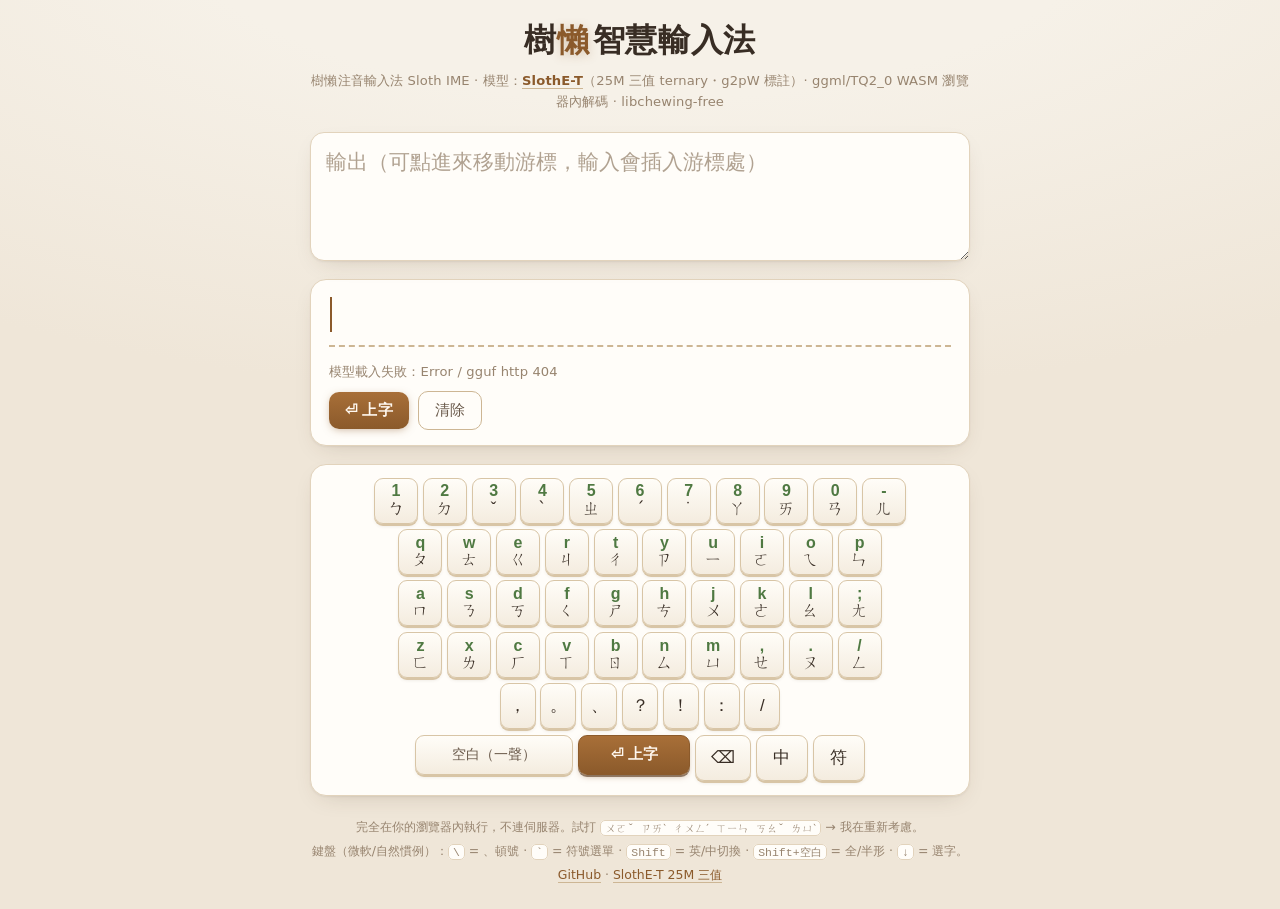
==== space-static/index.html @ ef43b063 "web: adaptive IME model — pointer/click=iOS(touch), keystroke=Linux(keyboard), by LAST input not dev" ====
<!doctype html>
<html lang="zh-Hant">
<head>
<meta charset="utf-8">
<meta name="viewport" content="width=device-width, initial-scale=1, viewport-fit=cover, maximum-scale=1">
<meta name="apple-mobile-web-app-capable" content="yes">
<meta name="apple-mobile-web-app-status-bar-style" content="default">
<title>樹懶智慧輸入法 Sloth IME — Web Zhuyin IME</title>
<!-- COOP/COEP via a service worker -> crossOriginIsolated -> SharedArrayBuffer -> multi-thread WASM (HF static Spaces send no such headers) -->
<script src="coi-serviceworker.js?v=1"></script>
<script>
  const th = new URLSearchParams(location.search).get('theme');
  if (th === 'dark' || th === 'light') document.documentElement.dataset.theme = th;
</script>
<style>
  :root{
    color-scheme:light dark;
    --bg:#f6f1e8; --bg2:#efe6d8; --panel:#fffdf9; --ink:#382d24; --ink2:#6b5b4c;
    --brown:#8b5a2b; --brown2:#a86f38; --border:#e2d3bc; --border2:#cdb694;
    --leaf:#4f7942; --leaf2:#6f9a5f;
    --muted:#97846f; --hi:#fff8f0; --shadow:0 1px 2px rgba(75,52,28,.06),0 8px 24px -12px rgba(75,52,28,.25);
    --key-top:#fffdf8; --key-bot:#f4ecdf; --key-edge:#d8c5a6;
  }
  @media (prefers-color-scheme:dark){:root{
    --bg:#18211b; --bg2:#131a15; --panel:#212c24; --ink:#e8e6d9; --ink2:#c2c3ae;
    --brown:#c08347; --brown2:#d29656; --border:#3a4a3c; --border2:#4a5d43;
    --leaf:#7fae6f; --leaf2:#9cc48c;
    --muted:#9aa78f; --hi:#fff8f0; --shadow:0 1px 2px rgba(0,0,0,.3),0 10px 28px -12px rgba(0,0,0,.55);
    --key-top:#28342b; --key-bot:#1f2a22; --key-edge:#131a15;
  }}
  /* ?theme=dark|light overrides the OS preference (testing/screens) */
  :root[data-theme="dark"]{
    --bg:#18211b; --bg2:#131a15; --panel:#212c24; --ink:#e8e6d9; --ink2:#c2c3ae;
    --brown:#c08347; --brown2:#d29656; --border:#3a4a3c; --border2:#4a5d43;
    --leaf:#7fae6f; --leaf2:#9cc48c;
    --muted:#9aa78f; --hi:#fff8f0; --shadow:0 1px 2px rgba(0,0,0,.3),0 10px 28px -12px rgba(0,0,0,.55);
    --key-top:#28342b; --key-bot:#1f2a22; --key-edge:#131a15;
  }
  :root[data-theme="light"]{
    --bg:#f6f1e8; --bg2:#efe6d8; --panel:#fffdf9; --ink:#382d24; --ink2:#6b5b4c;
    --brown:#8b5a2b; --brown2:#a86f38; --border:#e2d3bc; --border2:#cdb694;
    --leaf:#4f7942; --leaf2:#6f9a5f;
    --muted:#97846f; --hi:#fff8f0; --shadow:0 1px 2px rgba(75,52,28,.06),0 8px 24px -12px rgba(75,52,28,.25);
    --key-top:#fffdf8; --key-bot:#f4ecdf; --key-edge:#d8c5a6;
  }
  *{box-sizing:border-box}
  input[type=checkbox]{accent-color:var(--leaf)}
  button:focus-visible,.key:focus-visible,.cand:focus-visible{outline:2px solid var(--leaf);outline-offset:1px}
  .pg-assoc{color:var(--leaf)!important}
  html{-webkit-text-size-adjust:100%}
  button,.key,.pchar,.cand,.seg{-webkit-tap-highlight-color:transparent;-webkit-touch-callout:none;touch-action:manipulation}
  body{margin:0;color:var(--ink);font-family:"Noto Sans TC",system-ui,sans-serif;
    background:radial-gradient(1200px 500px at 50% -100px,var(--bg) 40%,var(--bg2) 100%) fixed var(--bg2);
    display:flex;justify-content:center;overflow-x:hidden;
    padding:calc(1.2rem + env(safe-area-inset-top)) calc(.8rem + env(safe-area-inset-right))
            calc(1.4rem + env(safe-area-inset-bottom)) calc(.8rem + env(safe-area-inset-left))}
  main{width:100%;max-width:660px}
  header{text-align:center;margin-bottom:1.2rem}
  h1{margin:0;font-size:2rem;letter-spacing:.02em;font-weight:800}
  .sloth{color:var(--brown);font-weight:900;font-family:"Noto Serif TC",serif;margin-right:.22rem;
    text-shadow:0 2px 10px rgba(139,90,43,.25)}
  .tag{color:var(--muted);font-size:.82rem;margin:.45rem 0 0;letter-spacing:.01em;line-height:1.6}
  .tag a{color:var(--brown);text-decoration:none;border-bottom:1px solid var(--border2)}
  .tag a:hover{color:var(--brown2)}
  .out{width:100%;min-height:3.4rem;border:1px solid var(--border);border-radius:14px;
    background:var(--panel);color:var(--ink);padding:.75rem .95rem;font-size:1.3rem;line-height:1.65;
    margin-bottom:.9rem;white-space:pre-wrap;word-break:break-all;resize:vertical;font-family:inherit;
    box-shadow:var(--shadow);transition:border-color .15s}
  .out:focus{outline:none;border-color:var(--brown)}
  .out::placeholder{color:var(--muted);opacity:.75}
  .ime{background:var(--panel);border:1px solid var(--border);border-radius:16px;
    padding:1.05rem 1.1rem .95rem;margin-bottom:1.1rem;box-shadow:var(--shadow)}
  .pre{min-height:2.3rem;font-size:1.65rem;color:var(--ink);border-bottom:2px dashed var(--border2);
    padding-bottom:.45rem;margin-bottom:.6rem;word-break:break-all;line-height:1.55;letter-spacing:.015em}
  .pre.empty{color:var(--muted)}
  .pchar{cursor:pointer;border-radius:7px;padding:0 .07em;border-bottom:3px solid var(--border2);
    transition:background .12s}
  .pchar:hover{background:var(--bg)}
  .pchar.fixsel{background:var(--brown);color:var(--hi);border-bottom-color:var(--brown)}
  .pchar.en{color:var(--brown);cursor:default;border-bottom-style:dotted}
  .ptail{color:var(--brown);letter-spacing:.12em;border-bottom:3px solid var(--brown)}
  .caret{display:inline-block;width:2px;height:1.35em;background:var(--brown);vertical-align:text-bottom;
    animation:blink 1s step-end infinite;margin:0 1px}
  @keyframes blink{50%{opacity:0}}
  .cands{display:flex;flex-wrap:wrap;gap:.35rem}.cands:not(:empty){margin-bottom:.55rem}
  .cand{font-size:1.12rem;padding:.2rem .6rem;border-radius:10px;border:1px solid var(--border);
    background:var(--bg);color:var(--ink);cursor:pointer;transition:transform .1s,box-shadow .1s,border-color .1s}
  .cand:hover{border-color:var(--border2);transform:translateY(-1px);box-shadow:0 3px 10px -4px rgba(75,52,28,.35)}
  .cand.sel{background:var(--brown);color:var(--hi);border-color:var(--brown)}
  .cand .n{font-size:.68rem;color:var(--muted);margin-right:.28rem}
  .cand.sel .n{color:var(--hi);opacity:.8}
  .cand.nav{font-weight:700}
  .cand.ph{background:linear-gradient(180deg,var(--brown2),var(--brown));color:var(--hi);
    border-color:var(--brown);font-size:1.05rem}
  .cand.ph.hlp{outline:3px solid var(--ink);outline-offset:1px;transform:translateY(-1px)}
  .pg{color:var(--muted);font-size:.8rem;align-self:center;margin-left:.3rem}
  .touchdev .cands{min-height:2.55rem;flex-wrap:nowrap;overflow-x:auto;
    scrollbar-width:none;align-items:center}
  .touchdev .cands::-webkit-scrollbar{display:none}
  .touchdev .cands .cand{flex-shrink:0;white-space:nowrap}
  .hint{color:var(--muted);font-size:.82rem;margin:.35rem 0 .65rem;min-height:1.1rem;letter-spacing:.01em}
  .ctrls{display:flex;gap:.55rem;align-items:center;flex-wrap:wrap}
  .ctrls button{background:linear-gradient(180deg,var(--brown2),var(--brown));color:var(--hi);
    border:none;border-radius:10px;padding:.5rem 1rem;font-size:.95rem;cursor:pointer;font-weight:600;
    letter-spacing:.02em;box-shadow:0 2px 8px -2px rgba(139,90,43,.5);transition:transform .1s,box-shadow .1s}
  .ctrls button:hover{transform:translateY(-1px);box-shadow:0 4px 12px -2px rgba(139,90,43,.55)}
  .ctrls button:active{transform:translateY(0)}
  .ctrls button:disabled{opacity:.5;cursor:default;transform:none;box-shadow:none}
  .ctrls button.ghost{background:transparent;color:var(--ink2);border:1px solid var(--border2);
    box-shadow:none;font-weight:500}
  .ctrls button.ghost:hover{border-color:var(--brown);color:var(--brown)}
  .kb{display:flex;flex-direction:column;gap:.34rem;align-items:center;
    background:var(--panel);border:1px solid var(--border);border-radius:16px;
    padding:.8rem .6rem .9rem;box-shadow:var(--shadow)}
  .krow{display:flex;gap:.3rem}
  .key{position:relative;width:44px;height:46px;border-radius:9px;border:1px solid var(--key-edge);
    background:linear-gradient(180deg,var(--key-top),var(--key-bot));color:var(--ink);cursor:pointer;
    display:flex;flex-direction:column;align-items:center;justify-content:center;padding:0;
    box-shadow:0 2px 0 var(--key-edge),0 3px 4px -2px rgba(75,52,28,.2);
    transition:transform .06s,box-shadow .06s,background .12s}
  .key:hover{border-color:var(--brown);color:var(--brown)}
  .key:hover .k{color:var(--brown)}
  .key:active,.key.pressed{background:linear-gradient(180deg,var(--brown2),var(--brown));color:var(--hi);
    border-color:var(--brown);transform:translateY(2px);box-shadow:0 0 0 var(--key-edge)}
  .key.pressed .k,.key:active .k{color:var(--hi)}
  .key .k{font-size:1rem;font-weight:700;color:var(--leaf);line-height:1.02;transition:color .12s}
  .key .s{font-size:1.05rem;line-height:1.1}
  .key.wide{width:158px;height:40px;font-size:.9rem;color:var(--ink2)}
  .key.wide2{width:112px;height:40px;font-size:.92rem;font-weight:700;
    background:linear-gradient(180deg,var(--brown2),var(--brown));color:var(--hi);border-color:var(--brown);
    box-shadow:0 2px 0 rgba(75,42,15,.55),0 3px 6px -2px rgba(139,90,43,.5)}
  footer{margin-top:1.2rem;color:var(--muted);font-size:.78rem;text-align:center;line-height:1.9}
  footer a{color:var(--brown);text-decoration:none;border-bottom:1px solid var(--border2)}
  footer a:hover{color:var(--brown2)}
  footer code{background:var(--panel);border:1px solid var(--border);border-radius:5px;
    padding:.05em .35em;font-size:.92em}
  /* iOS-style keyboard (phones / ?kb=ios): the iPhone 注音 keyboard's tidy
     Dàqiān grid, kept BILINGUAL — BOTH the alphanumeric (green, top) and the
     bopomofo (below) legible. Flatter, calmer keys than the desktop set, more
     rounding, and a candidate bar sitting directly on top of the keys. */
  .ioskb .key .k{font-size:1rem;font-weight:700;color:var(--leaf);line-height:1;margin-bottom:1px}
  .ioskb .key .s{font-size:1.16rem;line-height:1}
  .ioskb .key{height:50px}   /* a touch taller so both labels breathe */
  /* flatten: drop the desktop 3D bottom-edge, softer fill, larger radius */
  .ioskb .key{border-radius:11px;box-shadow:0 1px 1.5px rgba(0,0,0,.16);
    background:var(--key-top);border-color:transparent}
  .ioskb .key:active,.ioskb .key.pressed{transform:translateY(1px)}
  /* ⌫ blends with the letter keys like native (no loud tan cap) */
  .ioskb .key.fn{background:var(--key-top);font-weight:400;color:var(--ink2)}
  /* candidate bar atop the keyboard — one native-style horizontal scrolling
     row, phrases first then chars; collapses to nothing until you type. */
  .ioskb .candbar{width:100%;display:flex;flex-direction:row;align-items:center;gap:.3rem;
    overflow-x:auto;scrollbar-width:none;flex-wrap:nowrap;
    padding:.15rem .1rem .5rem;margin-bottom:.25rem;border-bottom:1px solid var(--border)}
  .ioskb .candbar::-webkit-scrollbar{display:none}
  .ioskb .candbar .cands{display:contents}        /* let phrases+chars share one row */
  .ioskb .candbar .cand{flex:0 0 auto;white-space:nowrap;font-size:1.18rem;padding:.28rem .7rem}
  .ioskb .candbar .cand.ph{font-size:1.18rem}      /* phrase pill same height as chars */
  .ioskb .candbar .pg{flex:0 0 auto}
  .ioskb .candbar:not(:has(.cand)){display:none}
  /* iOS model: field shows space-separated bopomofo; headline sentence
     candidate is the prominent boxed pill that leads the bar. */
  .iosmode .pre .bopo{margin-right:.34em;letter-spacing:.01em}
  .ioskb .candbar .cand.ph{font-weight:600}
  .ioskb .candbar .cand.ph.hlp{outline:2px solid var(--hi);outline-offset:1px}
  /* iPhone compact foot: fluid punctuation row + one function row (中 ← → 空白
     符 ⏎上字), so nothing wraps and the desktop rows never stack on top of the
     right-hand ⌫/、/？/⏎ column. Mirrors the native keyboard's clean bottom. */
  .ioskb .pkrow,.ioskb .fnrow{width:100%;gap:5px;flex-wrap:nowrap}
  .ioskb .pkrow .pk{flex:1 1 0;width:auto;height:40px}
  .ioskb .fnrow{align-items:stretch}
  .ioskb .fnrow .key{width:auto;height:46px}
  .ioskb .fnrow .fk{flex:0 0 auto;min-width:44px;padding:0 .35rem}
  .ioskb .fnrow .sp{flex:1 1 auto;color:var(--ink2);font-size:.9rem;position:relative}
  .ioskb .fnrow .sp .spw{position:absolute;right:.5rem;bottom:.28rem;font-size:.62rem;
    color:var(--muted);opacity:.7;font-weight:400}
  .ioskb .fnrow .fk .s,.ioskb .fnrow .sp .s,.ioskb .fnrow .ent .s{font-size:1rem}
  .ioskb .fnrow .fk.on{background:linear-gradient(180deg,var(--brown2),var(--brown));color:var(--hi);border-color:var(--brown)}
  .ioskb .fnrow .ent{flex:0 0 auto;min-width:82px;font-weight:700;
    background:linear-gradient(180deg,var(--brown2),var(--brown));color:var(--hi);border-color:var(--brown);
    box-shadow:0 2px 0 rgba(75,42,15,.55),0 3px 6px -2px rgba(139,90,43,.5)}
  .ioskb .fnrow .ent .s{font-weight:700}
  /* iPhone / narrow: fluid keys that always fit 11-per-row at any width,
     with iOS-friendly touch height. Rows with fewer keys stay centered. */
  @media (max-width:520px){
    .kb{width:100%;padding:.55rem .35rem .7rem}
    .krow{width:100%;justify-content:center;gap:3px;flex-wrap:wrap}
    .key{width:calc((100% - 33px)/12);height:46px}
    .key .k{font-size:.5rem}.key .s{font-size:1.05rem}
    .key.wide{width:42%}.key.wide2{width:30%;flex:none}
    .pre{font-size:1.3rem}
    .out{font-size:1.05rem}
    h1{font-size:1.65rem}.tag{font-size:.76rem}
  }
</style>
</head>
<body>
<main>
  <header>
    <h1>樹<span class="sloth">懶</span>智慧輸入法</h1>
    <p class="tag">樹懶注音輸入法 Sloth IME · 模型：<a href="https://huggingface.co/Luigi/slothe-t-25m-zhuyin" target="_blank"><b>SlothE-T</b></a>（25M 三值 ternary・g2pW 標註）· ggml/TQ2_0 WASM 瀏覽器內解碼 · libchewing-free</p>
  </header>
  <textarea class="out" id="out" rows="3" inputmode="none" autocapitalize="off"
    autocorrect="off" autocomplete="off" spellcheck="false"
    placeholder="輸出（可點進來移動游標，輸入會插入游標處）"></textarea>
  <div class="ime">
    <div class="pre empty" id="pre">​</div>
    <div class="cands" id="phrases"></div>
    <div class="cands" id="cands"></div>
    <p class="hint" id="hint">模型載入中…（SlothE-T 三值編碼器，首次約下載 18MB，之後離線可用）</p>
    <div class="ctrls">
      <button id="commit">⏎ 上字</button>
      <button class="ghost" id="clear">清除</button>
    </div>
  </div>
  <div class="kb" id="kb"></div>
  <footer>
    完全在你的瀏覽器內執行，不連伺服器。試打 <code>ㄨㄛˇ ㄗㄞˋ ㄔㄨㄥˊ ㄒㄧㄣ ㄎㄠˇ ㄌㄩˋ</code> → 我在重新考慮。<br>
    鍵盤（微軟/自然慣例）：<code>\</code> = 、頓號 · <code>`</code> = 符號選單 · <code>Shift</code> = 英/中切換 · <code>Shift+空白</code> = 全/半形 · <code>↓</code> = 選字。<br>
    <a href="https://github.com/vieenrose/sloth-zhuyin-linux" target="_blank">GitHub</a> ·
    <a href="https://huggingface.co/Luigi/slothe-t-25m-zhuyin" target="_blank">SlothE-T 25M 三值</a>
  </footer>
</main>
<script type="module" src="./ime.js?v=20260714-adaptive"></script>
</body>
</html>
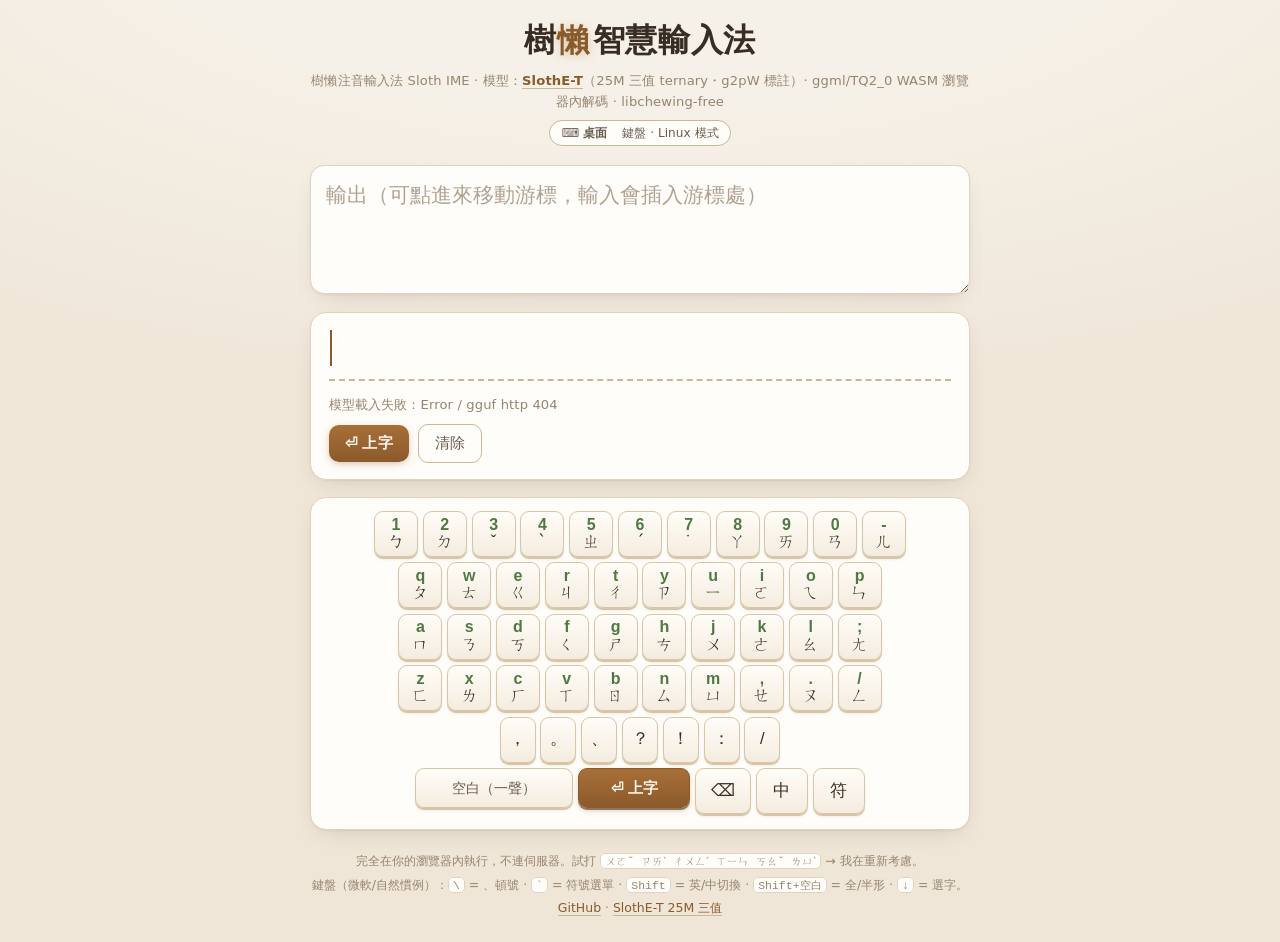
==== commit 78e275bc: "web: live mode indicator (桌面/鍵盤·Linux ↔ 行動/觸控·iOS) that flips with the input method" ====
--- a/space-static/index.html
+++ b/space-static/index.html
@@ -161,6 +161,14 @@
   /* iOS model: field shows space-separated bopomofo; headline sentence
      candidate is the prominent boxed pill that leads the bar. */
   .iosmode .pre .bopo{margin-right:.34em;letter-spacing:.01em}
+  /* live mode indicator: desktop(keyboard) vs mobile(touch), flips with input */
+  .modeind{display:inline-flex;align-items:center;gap:.3em;margin-top:.5rem;
+    padding:.2rem .7rem;border-radius:999px;font-size:.76rem;font-weight:500;
+    border:1px solid var(--border2);color:var(--ink2);background:var(--panel);
+    transition:background .15s,color .15s,border-color .15s}
+  .modeind b{font-weight:700}
+  .modeind.ios{background:linear-gradient(180deg,var(--brown2),var(--brown));
+    color:var(--hi);border-color:var(--brown)}
   .ioskb .candbar .cand.ph{font-weight:600}
   .ioskb .candbar .cand.ph.hlp{outline:2px solid var(--hi);outline-offset:1px}
   /* iPhone compact foot: fluid punctuation row + one function row (中 ← → 空白
@@ -199,6 +207,7 @@
   <header>
     <h1>樹<span class="sloth">懶</span>智慧輸入法</h1>
     <p class="tag">樹懶注音輸入法 Sloth IME · 模型：<a href="https://huggingface.co/Luigi/slothe-t-25m-zhuyin" target="_blank"><b>SlothE-T</b></a>（25M 三值 ternary・g2pW 標註）· ggml/TQ2_0 WASM 瀏覽器內解碼 · libchewing-free</p>
+    <div id="modeind" class="modeind" title="觸控/滑鼠 → 行動(iOS)；實體鍵盤 → 桌面(Linux)"></div>
   </header>
   <textarea class="out" id="out" rows="3" inputmode="none" autocapitalize="off"
     autocorrect="off" autocomplete="off" spellcheck="false"
@@ -221,6 +230,6 @@
     <a href="https://huggingface.co/Luigi/slothe-t-25m-zhuyin" target="_blank">SlothE-T 25M 三值</a>
   </footer>
 </main>
-<script type="module" src="./ime.js?v=20260714-adaptive"></script>
+<script type="module" src="./ime.js?v=20260714-modeind"></script>
 </body>
 </html>
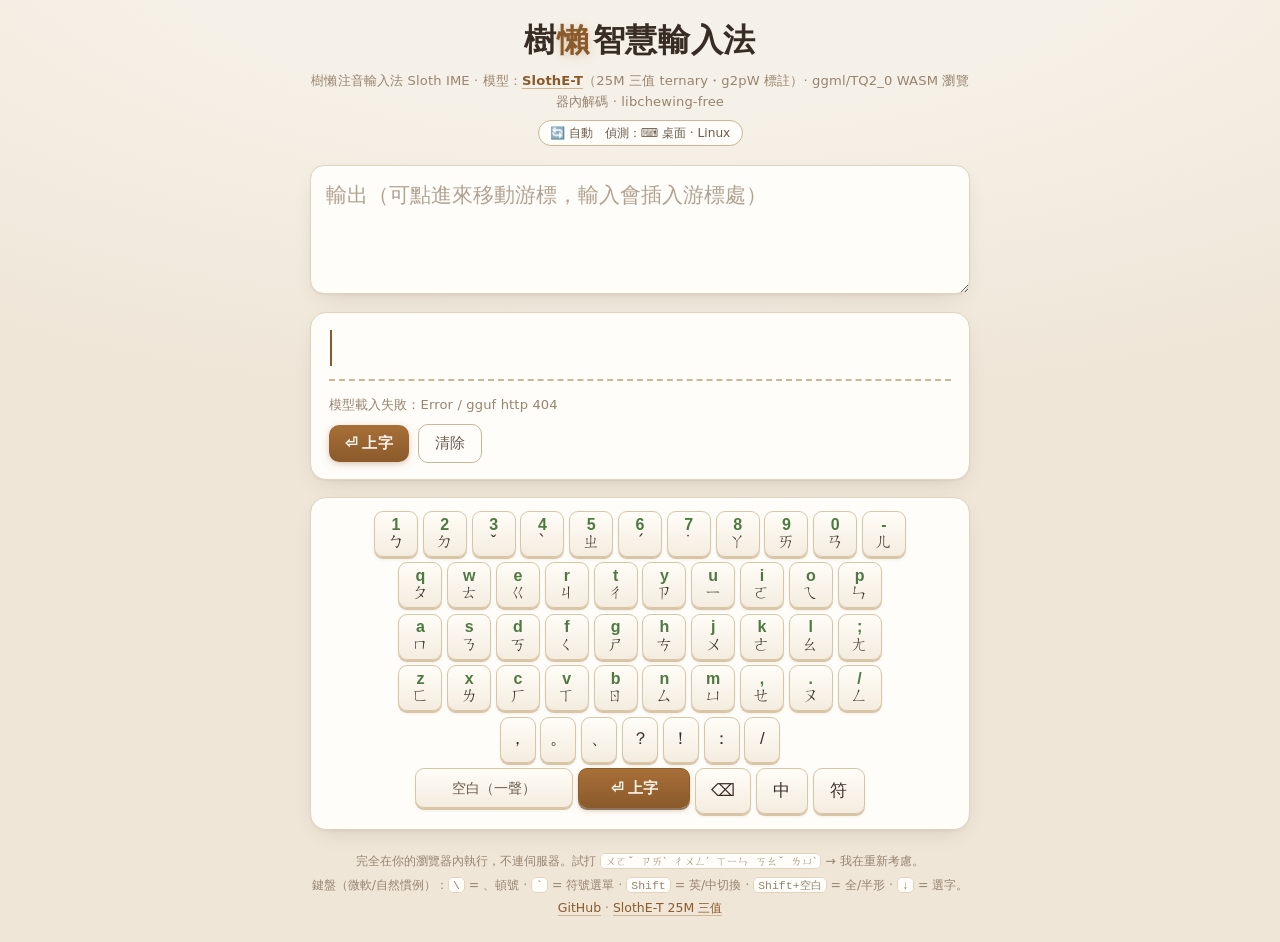
==== commit 27c6c7c6: "web: 3-mode indicator (tap to cycle) — 自動(detect+show) / 桌面固定 / 行動固定; locked modes override input de" ====
--- a/space-static/index.html
+++ b/space-static/index.html
@@ -230,6 +230,6 @@
     <a href="https://huggingface.co/Luigi/slothe-t-25m-zhuyin" target="_blank">SlothE-T 25M 三值</a>
   </footer>
 </main>
-<script type="module" src="./ime.js?v=20260714-modeind"></script>
+<script type="module" src="./ime.js?v=20260714-mode3"></script>
 </body>
 </html>
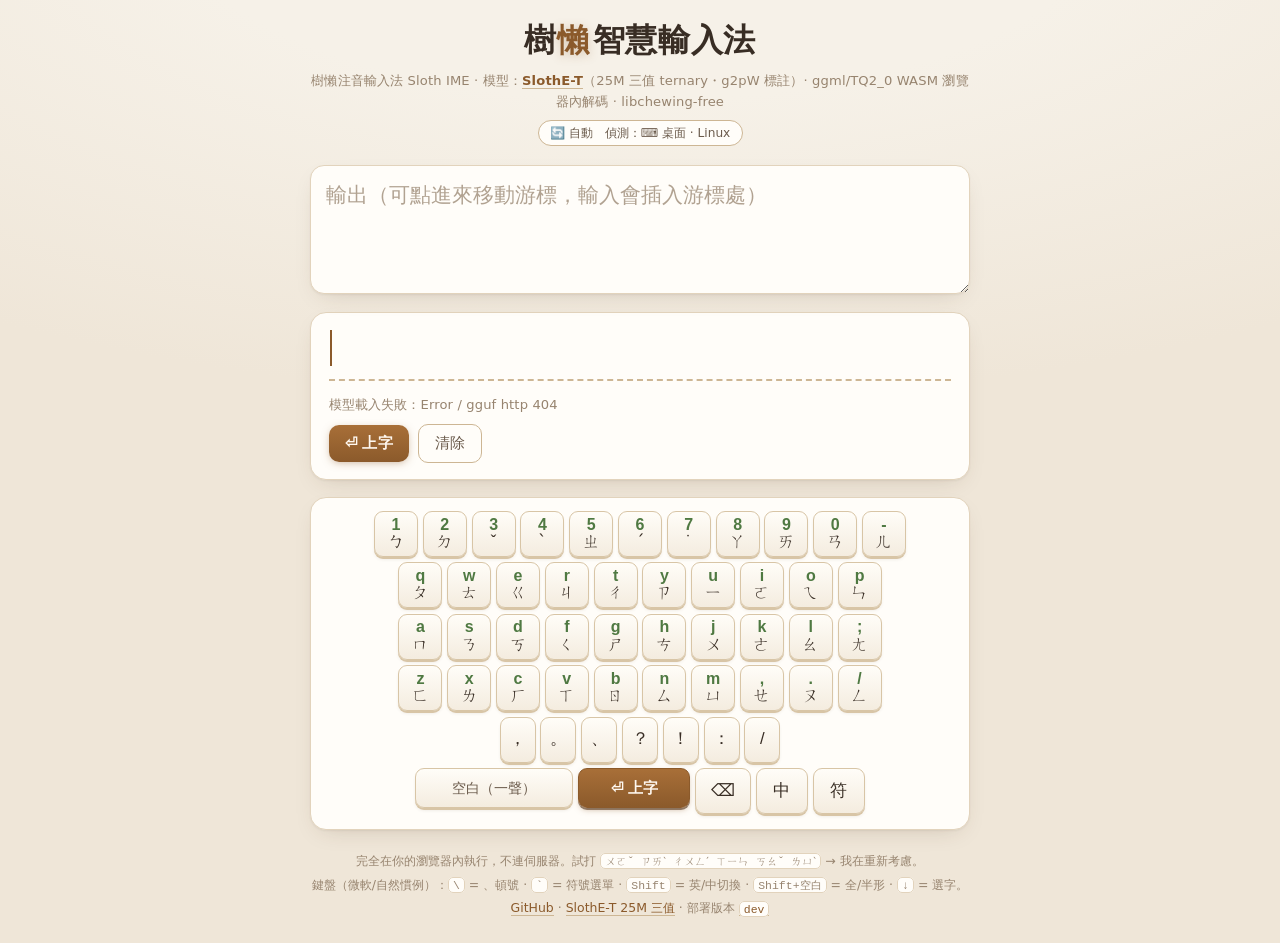
==== commit 7902e8a9: "web: show deployed git version in footer (stamped at deploy; 'dev' locally)" ====
--- a/space-static/index.html
+++ b/space-static/index.html
@@ -227,9 +227,10 @@
     完全在你的瀏覽器內執行，不連伺服器。試打 <code>ㄨㄛˇ ㄗㄞˋ ㄔㄨㄥˊ ㄒㄧㄣ ㄎㄠˇ ㄌㄩˋ</code> → 我在重新考慮。<br>
     鍵盤（微軟/自然慣例）：<code>\</code> = 、頓號 · <code>`</code> = 符號選單 · <code>Shift</code> = 英/中切換 · <code>Shift+空白</code> = 全/半形 · <code>↓</code> = 選字。<br>
     <a href="https://github.com/vieenrose/sloth-zhuyin-linux" target="_blank">GitHub</a> ·
-    <a href="https://huggingface.co/Luigi/slothe-t-25m-zhuyin" target="_blank">SlothE-T 25M 三值</a>
+    <a href="https://huggingface.co/Luigi/slothe-t-25m-zhuyin" target="_blank">SlothE-T 25M 三值</a> ·
+    部署版本 <a id="gitver" href="https://github.com/vieenrose/sloth-zhuyin-linux/commits/main" target="_blank"><code>__GITVER__</code></a>
   </footer>
 </main>
-<script type="module" src="./ime.js?v=20260714-mode3"></script>
+<script type="module" src="./ime.js?v=20260714-gitver"></script>
 </body>
 </html>
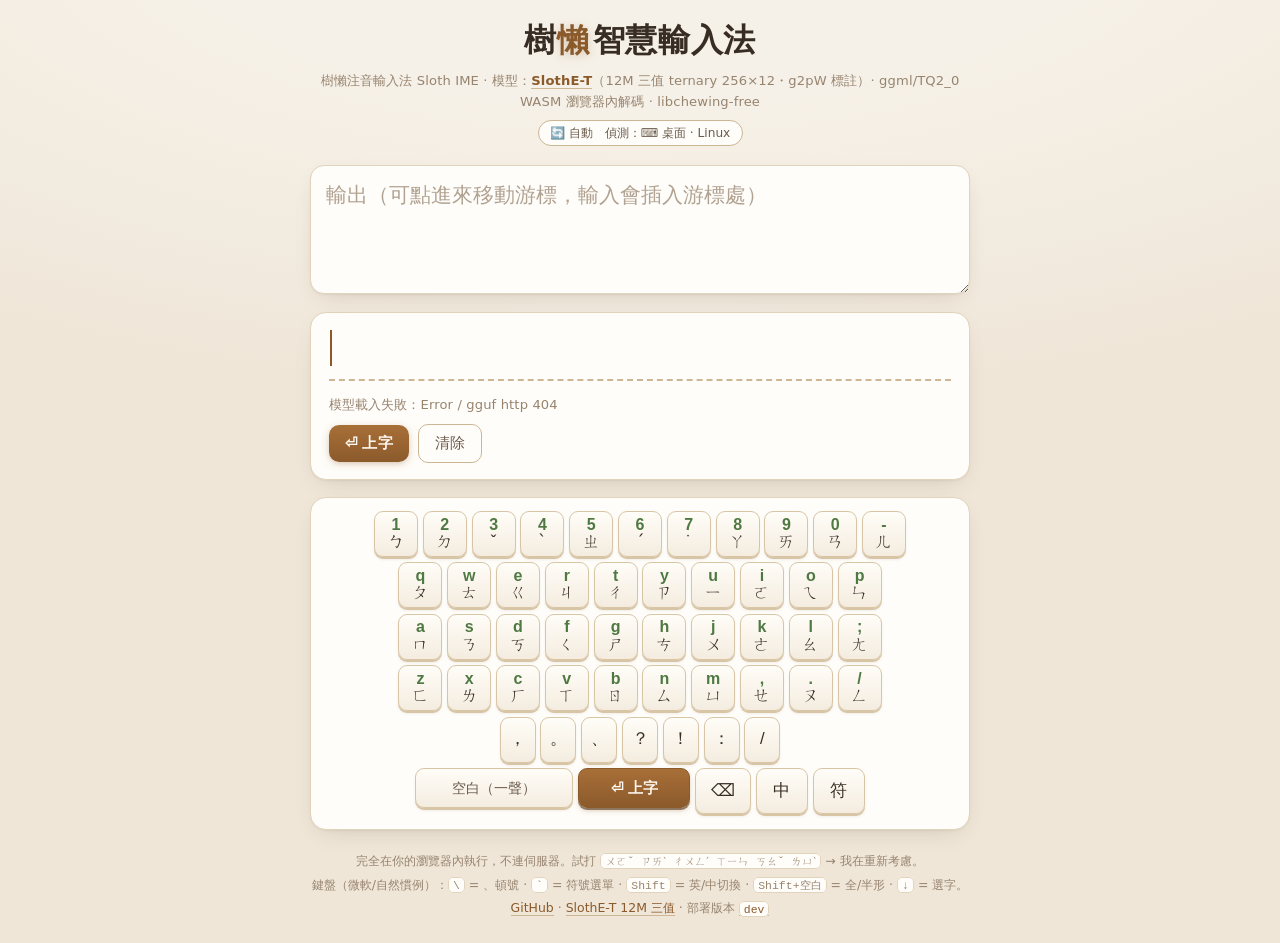
==== commit cc47e4cf: "web: ship 12M ternary encoder in the browser demo (desktop + mobile mode) Killed the slothe.cpp fork" ====
--- a/space-static/index.html
+++ b/space-static/index.html
@@ -206,7 +206,7 @@
 <main>
   <header>
     <h1>樹<span class="sloth">懶</span>智慧輸入法</h1>
-    <p class="tag">樹懶注音輸入法 Sloth IME · 模型：<a href="https://huggingface.co/Luigi/slothe-t-25m-zhuyin" target="_blank"><b>SlothE-T</b></a>（25M 三值 ternary・g2pW 標註）· ggml/TQ2_0 WASM 瀏覽器內解碼 · libchewing-free</p>
+    <p class="tag">樹懶注音輸入法 Sloth IME · 模型：<a href="https://huggingface.co/Luigi/slothe-t-25m-zhuyin" target="_blank"><b>SlothE-T</b></a>（12M 三值 ternary 256×12・g2pW 標註）· ggml/TQ2_0 WASM 瀏覽器內解碼 · libchewing-free</p>
     <div id="modeind" class="modeind" title="觸控/滑鼠 → 行動(iOS)；實體鍵盤 → 桌面(Linux)"></div>
   </header>
   <textarea class="out" id="out" rows="3" inputmode="none" autocapitalize="off"
@@ -227,10 +227,10 @@
     完全在你的瀏覽器內執行，不連伺服器。試打 <code>ㄨㄛˇ ㄗㄞˋ ㄔㄨㄥˊ ㄒㄧㄣ ㄎㄠˇ ㄌㄩˋ</code> → 我在重新考慮。<br>
     鍵盤（微軟/自然慣例）：<code>\</code> = 、頓號 · <code>`</code> = 符號選單 · <code>Shift</code> = 英/中切換 · <code>Shift+空白</code> = 全/半形 · <code>↓</code> = 選字。<br>
     <a href="https://github.com/vieenrose/sloth-zhuyin-linux" target="_blank">GitHub</a> ·
-    <a href="https://huggingface.co/Luigi/slothe-t-25m-zhuyin" target="_blank">SlothE-T 25M 三值</a> ·
+    <a href="https://huggingface.co/Luigi/slothe-t-25m-zhuyin" target="_blank">SlothE-T 12M 三值</a> ·
     部署版本 <a id="gitver" href="https://github.com/vieenrose/sloth-zhuyin-linux/commits/main" target="_blank"><code>__GITVER__</code></a>
   </footer>
 </main>
-<script type="module" src="./ime.js?v=20260714-gitver"></script>
+<script type="module" src="./ime.js?v=20260714-fixchar"></script>
 </body>
 </html>
